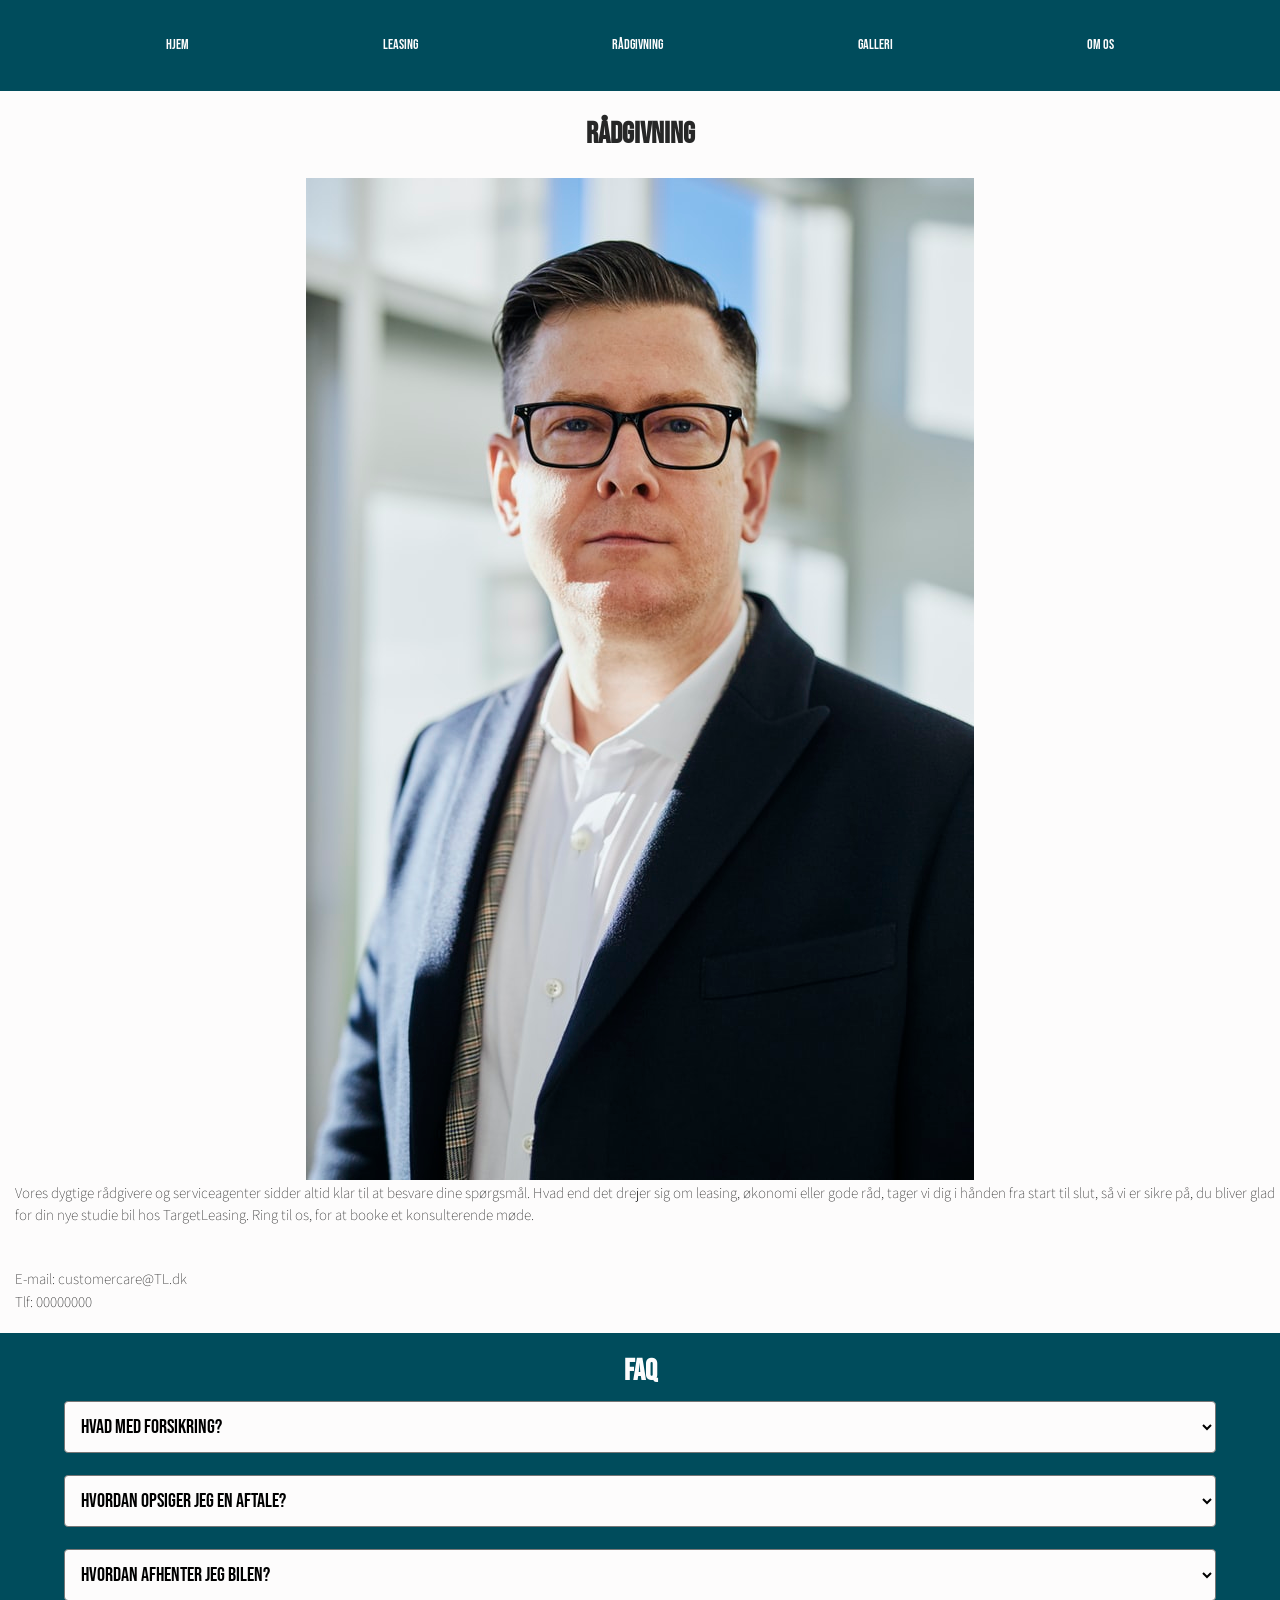
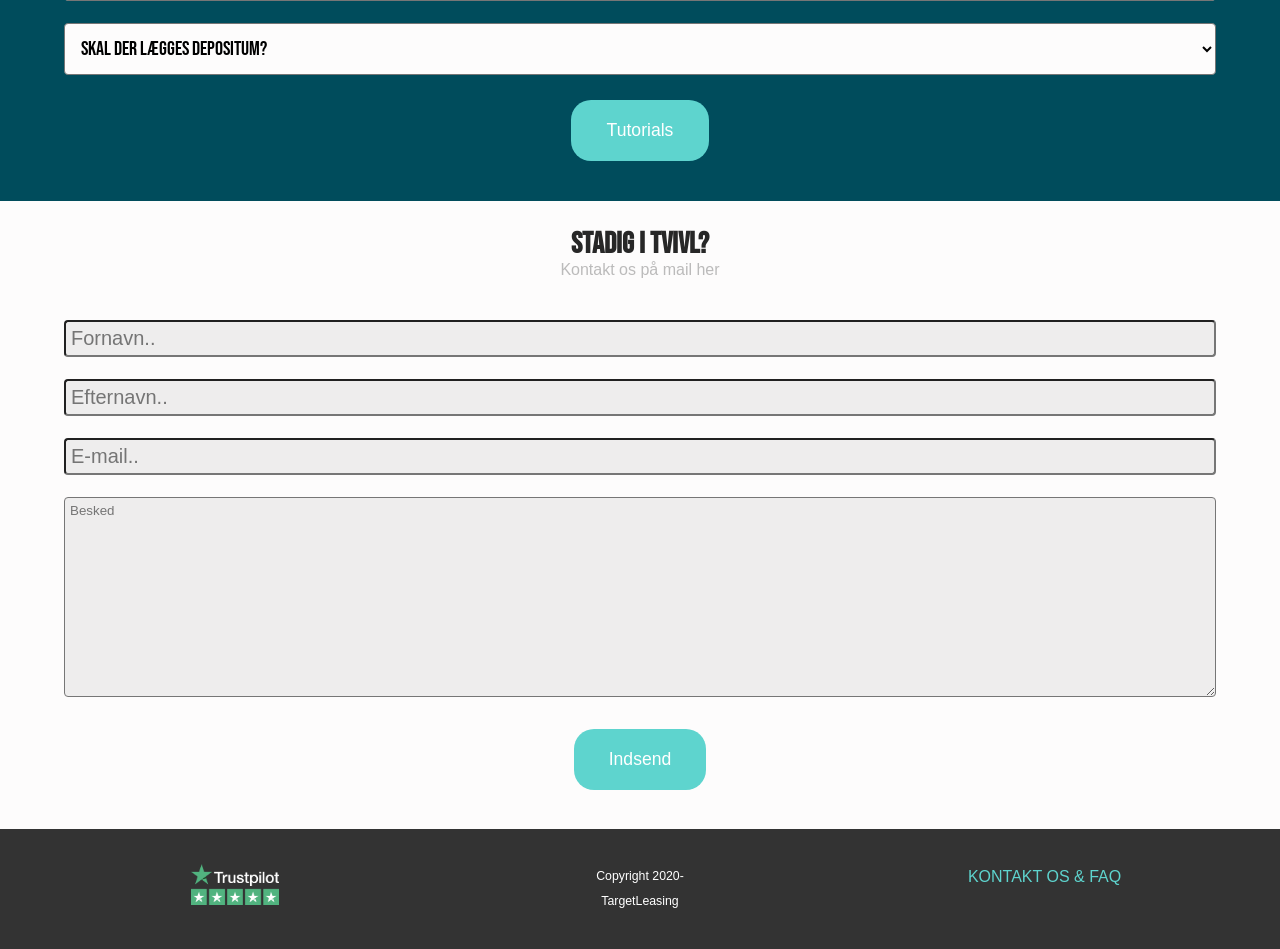
==== contact.html @ 2e109039 "<li><a href links i nav ændret" ====
<!DOCTYPE html>
<html lang="en">
    <head>
        <meta charset="utf-8">
        <meta name="keywords" content="Dans, standarddans, skole, hold, program">
        <meta name="viewport" content="width=device-width, initial-scale=1.0">
        <link rel="stylesheet" href="style.css">
        <title>TargetLeasing</title>
    </head>

    <body id="contactpage">

 <!-- Navigation - nav bar, skulle være dropdown menu-->
            <nav class="main-nav">
                <ul>
                    <li><a href="index.html">Hjem</a></li>
                    <li><a href="lease.html">Leasing</a></li>
                    <li><a href="contact.html">Rådgivning</a></li>
                    <li><a href="galleri.html">Galleri</a></li>
                    <li><a href="omos.html">Om os</a></li>
                </ul>
            </nav>

    <!--SEKTION1 kontakt og rådgivning, billede -->
            <section class="contact">
                <h1>Rådgivning</h1>
                <img class="agentimg" src="images/agent.jpg" alt="customercare">
                <p class="p1">Vores dygtige rådgivere og serviceagenter sidder altid klar til at besvare dine spørgsmål. 
                    Hvad end det drejer sig om leasing, økonomi eller gode råd, tager vi dig i hånden fra start til slut, 
                    så vi er sikre på, du bliver glad for din nye studie bil hos TargetLeasing. Ring til os, for at booke et konsulterende møde. 
                </p><br>
                <p class="p1">E-mail: customercare@TL.dk <br>
                    Tlf: 00000000</p>
            </section>


    <!--SEKTION2 FAQ DROPDOWN - fungerer ikke optimalt-->
            <section class="box">
                <h4>FAQ</h4>
                <div class="FAQ-box">
                            <select id="drop1" name="dropdown">
                              <option value="box1">Hvad med forsikring?</option>
                              <option value="svar">Hos TargetLeasing er forskring og service på din studiebil altid inkluderet i leasingaftalen. 
                                  Du kan derfor køre trygt og sikkert uden bekymringer for uforudsete udgifter og værkstedsregninger!</option>
                            </select>
                            <select id="drop2" name="dropdown">
                                <option value="box1">Hvordan opsiger jeg en aftale?</option>
                                <option value="svar">Bindingsperioden hos TargetLeasing er på 3 måneder.
                                    Herefter kan du opsige din aftale med 1 måneds varsel.
                                    Køretøjet skal afleveres hos en af vores forhandlere, i samme stand som da du modtog bilen. </option>
                              </select>
                              <select id="drop3" name="dropdown">
                                <option value="box1">Hvordan afhenter jeg bilen?</option>
                                <option value="svar">Studiebilerne afhentes hos vores forhandlere som ligger rundt om i landet. 
                                    Det vil ligeledes være her showrooms og prøveture af bilerne vil foregå. 
                                    Aflevering af bilen skal ske hos den forhandler man har leaset bilen hos. </option>
                              </select>
                              <select id="drop4" name="dropdown">
                                <option value="box1">Skal der lægges depositum?</option>
                                <option value="svar">Vi kræver en startydelse (depositum) på 5000 kr ved leasing af vores studiebiler. 
                                    Vi kvitterer med et OK tankkort som giver dig rabat på brændstof de første 3 måneder af leasingperioden. </option>
                              </select>
                </div>
                <div class="btncontainer">
                    <a href="http://jakeup.dk " class="btn">Tutorials</a>
                </div>
            </section>


    <!--KONTAKTFORMULAR-->
            <section id="formular">
                <h2>Stadig i tvivl?</h2>
                    <h6>Kontakt os på mail her</h6>
                    <div class="container">
                        <form action="/action_page.php">
                            <label for="fname"></label>
                            <input type="text" id="fname" name="fornavn" placeholder="Fornavn..">

                            <label for="lname"></label>
                            <input type="text" id="lname" name="efternavn" placeholder="Efternavn..">

                            <label for="lname"></label>
                            <input type="text" id="E-mail" name="mail" placeholder="E-mail..">

                            <label for="subject"></label>
                            <textarea id="subject" name="subject" placeholder="Besked" style="height: 200px;"></textarea>
                        </form>
                    </div>
                    <div class="btncontainer">
                        <a href="#" class="btn">Indsend</a>
                    </div>
                </section>


        <!--FOOTER-->
                <footer id="main-footer" class="grid">
                    <ul id="foot">
                        <li class="trust-foot"><a href="#"><img src="images/trustpilot.png" alt=""></a></li>
                        <li id="copy">  Copyright 2020-<br> TargetLeasing</li>
                        <li id="merde"><a href="#">KONTAKT OS & FAQ</a></li>
                    </ul>
                </footer>
    </body>
</html>
---- style.css ----
@import url('https://fonts.googleapis.com/css2?family=Assistant:wght@200;300;400;500;600;700;800&display=swap');   
@import url('https://fonts.googleapis.com/css2?family=Bebas+Neue&display=swap');  

/* CORE STYLE*/

body{
    margin: 0;
    font-family: 'Assisant', sans-serif;
    background: #004C5C;
    color: #FDFCFC;
    font-size: 1.1em;
    line-height: 1.5em;
    text-align: center;
}

#contactpage {
    background-color: #FDFCFC;
}


.wrapper {
    display: grid;
    grid-gap: 100px;
}

/*Navigation*/
.main-nav{
    background-color: #004C5C;
    padding: 10px 20px ;
    font-family: 'Bebas Neue', sans-serif;;
}

.main-nav ul {
    display: grid;
    grid-gap: 2px;
    padding: 0;
    list-style: none;
    display: flex;
    justify-content: space-around;
    margin-right: 4%;
    margin-left: 4%;
    
}

.main-nav a{
    background: #004C5C;
    display: block;
    text-decoration: none;
    padding: 0.3rem;
    text-align: center;
    color: #FDFCFC;
    text-transform: uppercase;
    font-size: 0.9rem;
    box-shadow: #333333;
    justify-content: space-around;

}

.main-nav a:hover{
    background: #333333;
    color: #FDFCFC;
}

.image{
    display: block;
    width: 100%;
    height: auto;
}
.agent {
    height: 200px;
    z-index: -1;
    float: left;
    margin-left: 10px;
    margin-right: 10px;
    margin-top: -8px;
}

h1, h2, h3{
    margin: 0;
    padding: 1em 0;
    font-family: 'Bebas Neue', sans-serif;
    color: #272727;
    font-size: 30px;
}

h4 {
    text-align: center;
    font-family: 'Bebas Neue', sans-serif;
    color: #FDFCFC;
    font-size: 30px;
    margin-top:-25px;
    margin-bottom: 10px;
}

h6{
    font-family: 'Assisant', sans-serif ;
    font-weight: 100;
    opacity: 30%;
    text-align: center;
    padding: 0;
    margin: 0;
    font-size: 16px;
    padding-bottom: 30px;
    margin-top: -30px;
    color: #272727;
}

p{
    margin: 0;
    padding: 1em 0;
    font-family: 'Assistant', sans-serif;
    color: #272727;
}

.p1{
    font-family: 'Assistant', sans-serif;
    font-weight: 100;
    text-align: start;
    line-height: 1.5em;
    font-size: 15px;
    margin-left: 15px;
    margin-top: -20px;
    padding-bottom: 20px;
    color: #272727;
}

/*btn*/
.btn{
    display: inline-block;
    background: #5ED4CE;
    color: #ffffff;
    text-decoration: none;
    padding: 1em 2em;
    border: 1px solid #666666;
    margin: 0.5em 0;
    border-radius: 20px;
    border: none;
}

.btncontainer {
    text-align: center;
    padding-top: 10px;
    margin-top: -10px;
    margin-bottom: 30px;
}


#råd-btn{
    background: #004C5C;
}

/*SECTION A*/

#section-a{
    min-height: auto;
    color: #FDFCFC;
    text-align: center;
}


#videoBG {
    height: auto;
    width: 100%;
}
#section-a .bg-image{
    position: absolute;
    /*background-image: url("#);*/
    /*background-color: #333333;*/
    background-position: center;
    background-repeat: no-repeat;
    background-size: cover;
    width: 100%;
    height: 300px;
    /* z-index: -1;
    opacity: 0.4;*/
    }

/*Section B*/

#section-b{
 /*   background: #245452;
    color: #FDFCFC;*/
    padding: 2em;
    line-height: 1.2em;
    background: #FDFCFC;
    color: #333333;
}

#section-b .content-wrap{
    padding: 0 1.5em;
}

/*Section C*/
#section-c {
    padding: 2em 1em 2em;
}

#section-c ul{
    list-style: none;
    text-decoration: none;
    margin: 0;
    padding: 0;
}
#section-c ul a{
    list-style: none;
    margin: 0;
    padding: 0;
}

#section-c li{
    margin-bottom: 1em;
    background: #ffffff;
    color: #333333;
}

#section-d {
    background: #FDFCFC;
    color: #333333;
    padding: 2em;
    line-height: 1.2em;
    font-size: 0.9em;
}

/*SECTION BOX - CONTACT*/
.box {
    background-color: #004C5C;
    padding-top: 50px;
    padding-bottom: 1px;
}

input[type=text], select{
    width: 90%;
    padding: 12px;
    padding-right: 5px;
    border-radius: 4px;
    box-sizing: border-box;
    margin-top: 6px;
    margin-bottom: 16px;
    resize: vertical;
    font-family: 'Bebas Neue', sans-serif;
    font-size: 20px;
    background-color:#FDFCFC;
  }

input[type=text], textarea{
    width: 90%;
    padding: 5px;
    padding-right: 5px;
    border-radius: 4px;
    box-sizing: border-box;
    margin-top: 6px;
    margin-bottom: 16px;
    resize: vertical;
    font-family:'Assisant', sans-serif;
    background-color: rgba(211, 211, 211, 0.37);
  }



/* SECTION FORMULAR*/

.formularcontainer {
    border-radius: 8px;
    background-color: #FDFCFC;
    padding: 5px;
}

/*FOOTER*/

#main-footer{
    padding: 2em;
    background: #333333;
    color: #ffffff;
    text-align: center;
}

#main-footer a{
    color: #5ED4CE;
    text-decoration: none;
}

#main-footer ul{
    list-style: none;
    margin: 0;
    padding: 0;
}
#main-footer ul a{
    list-style: none;
    margin: 0;
    padding: 0;
    
}

#main-footer img{
    align-items: center;
    height: auto;
    width: 200px;

}


#foot{
    display: grid;
    grid-gap: 4px;
    padding: 0;
    list-style: none;
    grid-template-columns: 1fr  1fr 1fr ;

    
}

#foot .trust-foot img{
    height: auto;
    width: 5em;
}

#copy{
    font-size: 0.7em;
    line-height: 2em;

}

#merde{
    font-size: 1rem;
    float: right;
}
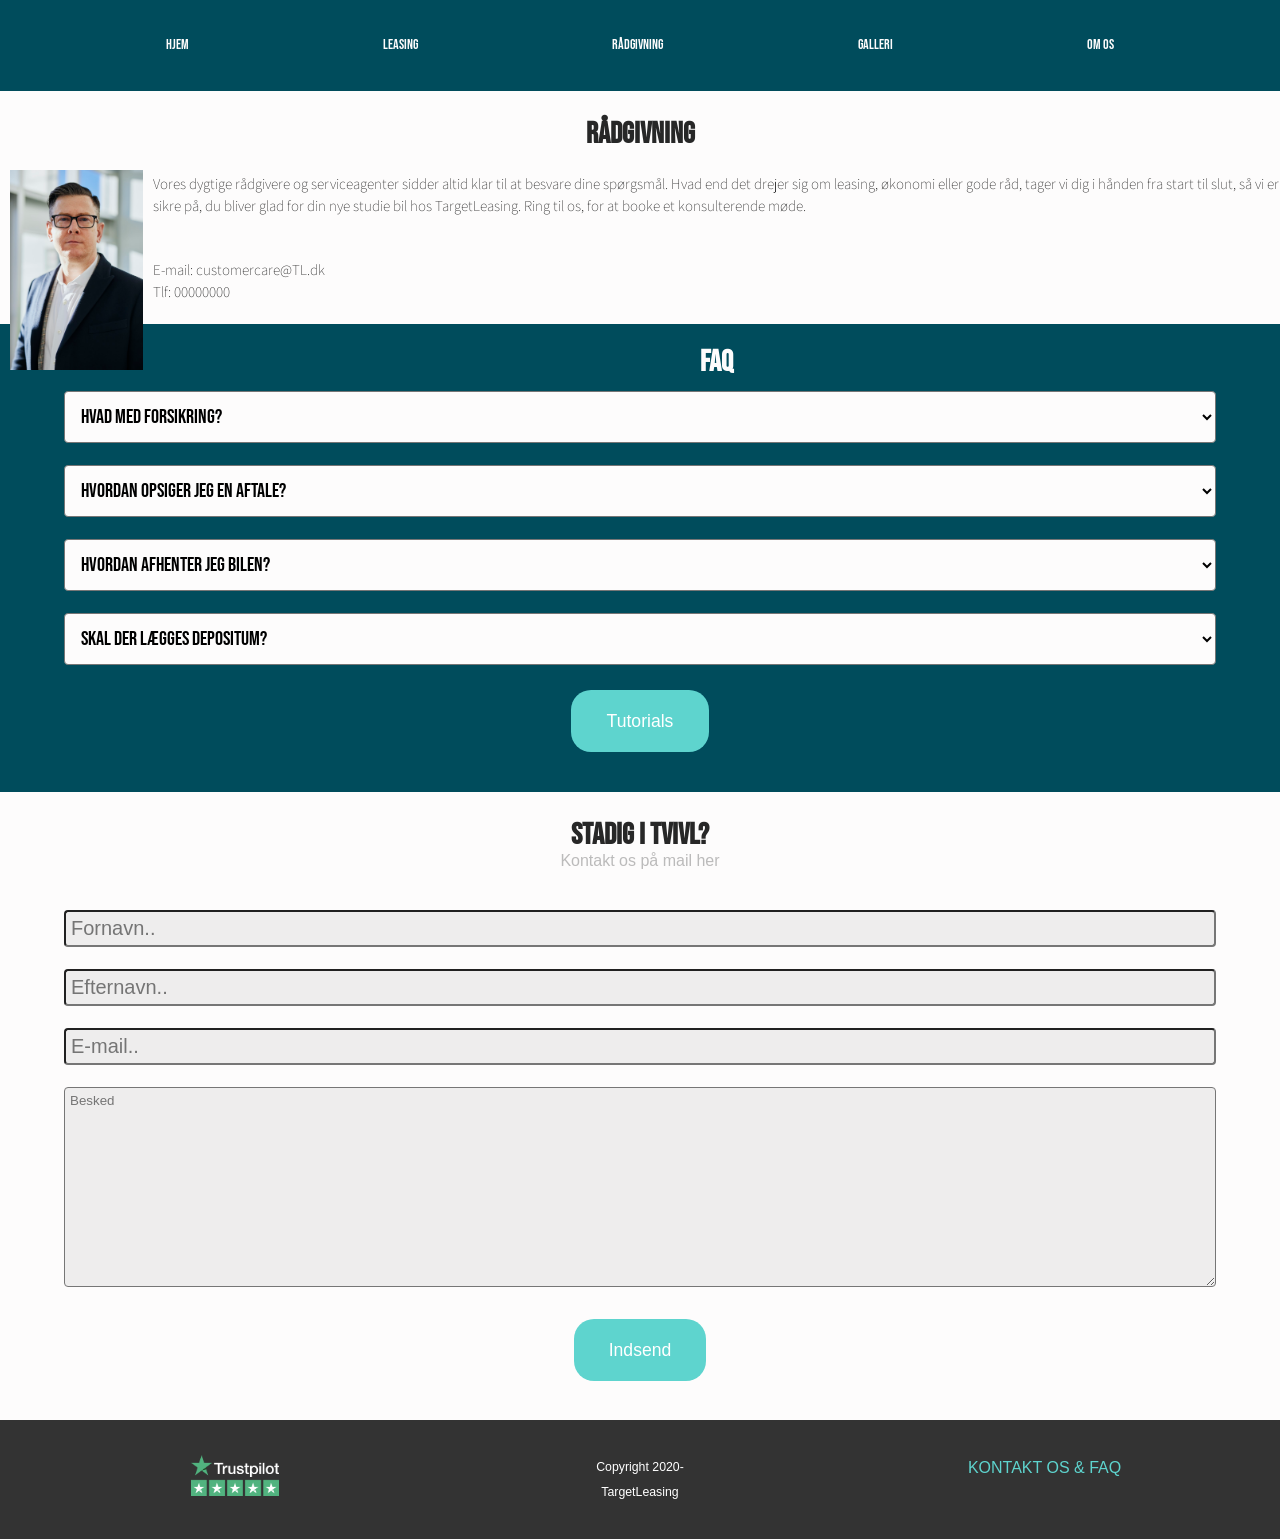
==== commit c113d752: "knap ændret Knap ændret på contact, så den linker til galleri" ====
--- a/contact.html
+++ b/contact.html
@@ -8,7 +8,7 @@
         <title>TargetLeasing</title>
     </head>
 
-    <body id="contactpage">
+    <body id="bodyOne">
 
  <!-- Navigation - nav bar, skulle være dropdown menu-->
             <nav class="main-nav">
@@ -62,7 +62,7 @@
                               </select>
                 </div>
                 <div class="btncontainer">
-                    <a href="http://jakeup.dk " class="btn">Tutorials</a>
+                    <a href="galleri.html" class="btn">Tutorials</a>
                 </div>
             </section>
 
--- a/style.css
+++ b/style.css
@@ -13,7 +13,7 @@
     text-align: center;
 }
 
-#contactpage {
+#bodyOne {
     background-color: #FDFCFC;
 }
 
@@ -39,7 +39,6 @@
     justify-content: space-around;
     margin-right: 4%;
     margin-left: 4%;
-    
 }
 
 .main-nav a{
@@ -53,7 +52,6 @@
     font-size: 0.9rem;
     box-shadow: #333333;
     justify-content: space-around;
-
 }
 
 .main-nav a:hover{
@@ -66,7 +64,7 @@
     width: 100%;
     height: auto;
 }
-.agent {
+.agentimg{
     height: 200px;
     z-index: -1;
     float: left;
@@ -81,6 +79,7 @@
     font-family: 'Bebas Neue', sans-serif;
     color: #272727;
     font-size: 30px;
+    text-align: center;
 }
 
 h4 {
@@ -265,6 +264,158 @@
     padding: 5px;
 }
 
+#leasing{
+    background-color: #FDFCFC;
+}
+
+#millas
+  h1{
+   
+    text-align: center;
+    font-family: 'Bebas Neue', cursive;
+
+}
+p{
+    text-align: center;
+    font-family: 'Assistant', sans-serif;
+    color: #272727;
+
+
+}
+/*det her styrer det første billede*/
+
+.car{
+    display: block;
+    margin-left: auto;
+    margin-right: auto;
+    margin-top: 10px;
+    width: 40%;
+}
+
+/*boxed er til den box bag billedet*/
+.boxed1{
+    margin-top: 20px;
+    border: 1px solid black;
+    height: 250px;
+    background-color: #004c5c;
+}
+/*til min liste (Udvalgt udstyr**/
+.mill{
+    margin-top: 10px;
+    margin-left: 10px;
+    font-family: 'Assistant', sans-serif;
+    color: #272727;
+    text-align: start;
+
+}
+/*h2 overskrift men bare mindre*/
+#millas
+h2{
+    margin-left: 10px;
+    padding: 1em 0;
+    font-family: 'Bebas Neue', sans-serif;
+    color: #272727;
+    font-size: 30px;
+    text-align: start
+
+}
+/* det er her under jeg styrer alt med mine knapper*/
+.container1{
+    text-align: center;
+    margin-top: 25px;
+}
+/* btn 1 er den øverste knap, btn 2 er knappen nede til venstre, det går igen med btn 4,5,6*/
+.btn1{
+border: 1px solid #5ed4ce;
+background: #5ed4ce;
+padding: 10px 30px;
+border-radius: 8px;
+color: white;
+margin-bottom: 10px ;
+margin-right: 10px;
+}
+.container2{
+    text-align: center;
+    margin-bottom: 60px;
+}
+.btn2{
+    border: 1px solid #5ed4ce;
+    background: #5ed4ce;
+    padding: 10px 30px;
+    border-radius: 8px;
+    color: white;
+    position: absolute;
+    left: 70px;
+    width: 100px;
+
+}
+
+.btn3{
+    border: 1px solid #5ed4ce;
+    background: #004c5c;
+    padding: 10px 30px;
+    border-radius: 8px;
+    color: white;
+    position: absolute;
+    right: 70px;
+
+}
+.boxed2{   
+    border: 1px solid black;
+    background-color: #004c5c;
+    height: 214px;
+}
+/*mit andet billede*/
+.png{
+    position: relative;
+    right: 30px;
+    bottom: 60px;
+    width: 106%;
+
+}
+
+.container3{
+    text-align: center;
+    margin-top: 25px;
+}
+.btn4{
+border: 1px solid #5ed4ce;
+background: #5ed4ce;
+padding: 10px 30px;
+border-radius: 8px;
+color: white;
+margin-bottom: 10px ;
+margin-right: 10px;
+
+}
+.container4{
+    text-align: center;
+    margin-bottom: 60px;
+}
+.btn5{
+    border: 1px solid #5ed4ce;
+    background: #5ed4ce;
+    padding: 10px 30px;
+    border-radius: 8px;
+    color: white;
+    position: absolute;
+    left: 70px;
+    width: 100px;
+
+}
+
+.btn6{
+    border: 1px solid #5ed4ce;
+    background: #004c5c;
+    padding: 10px 30px;
+    border-radius: 8px;
+    color: white;
+    position: absolute;
+    right: 70px;
+
+}
+
+
 /*FOOTER*/
 
 #main-footer{
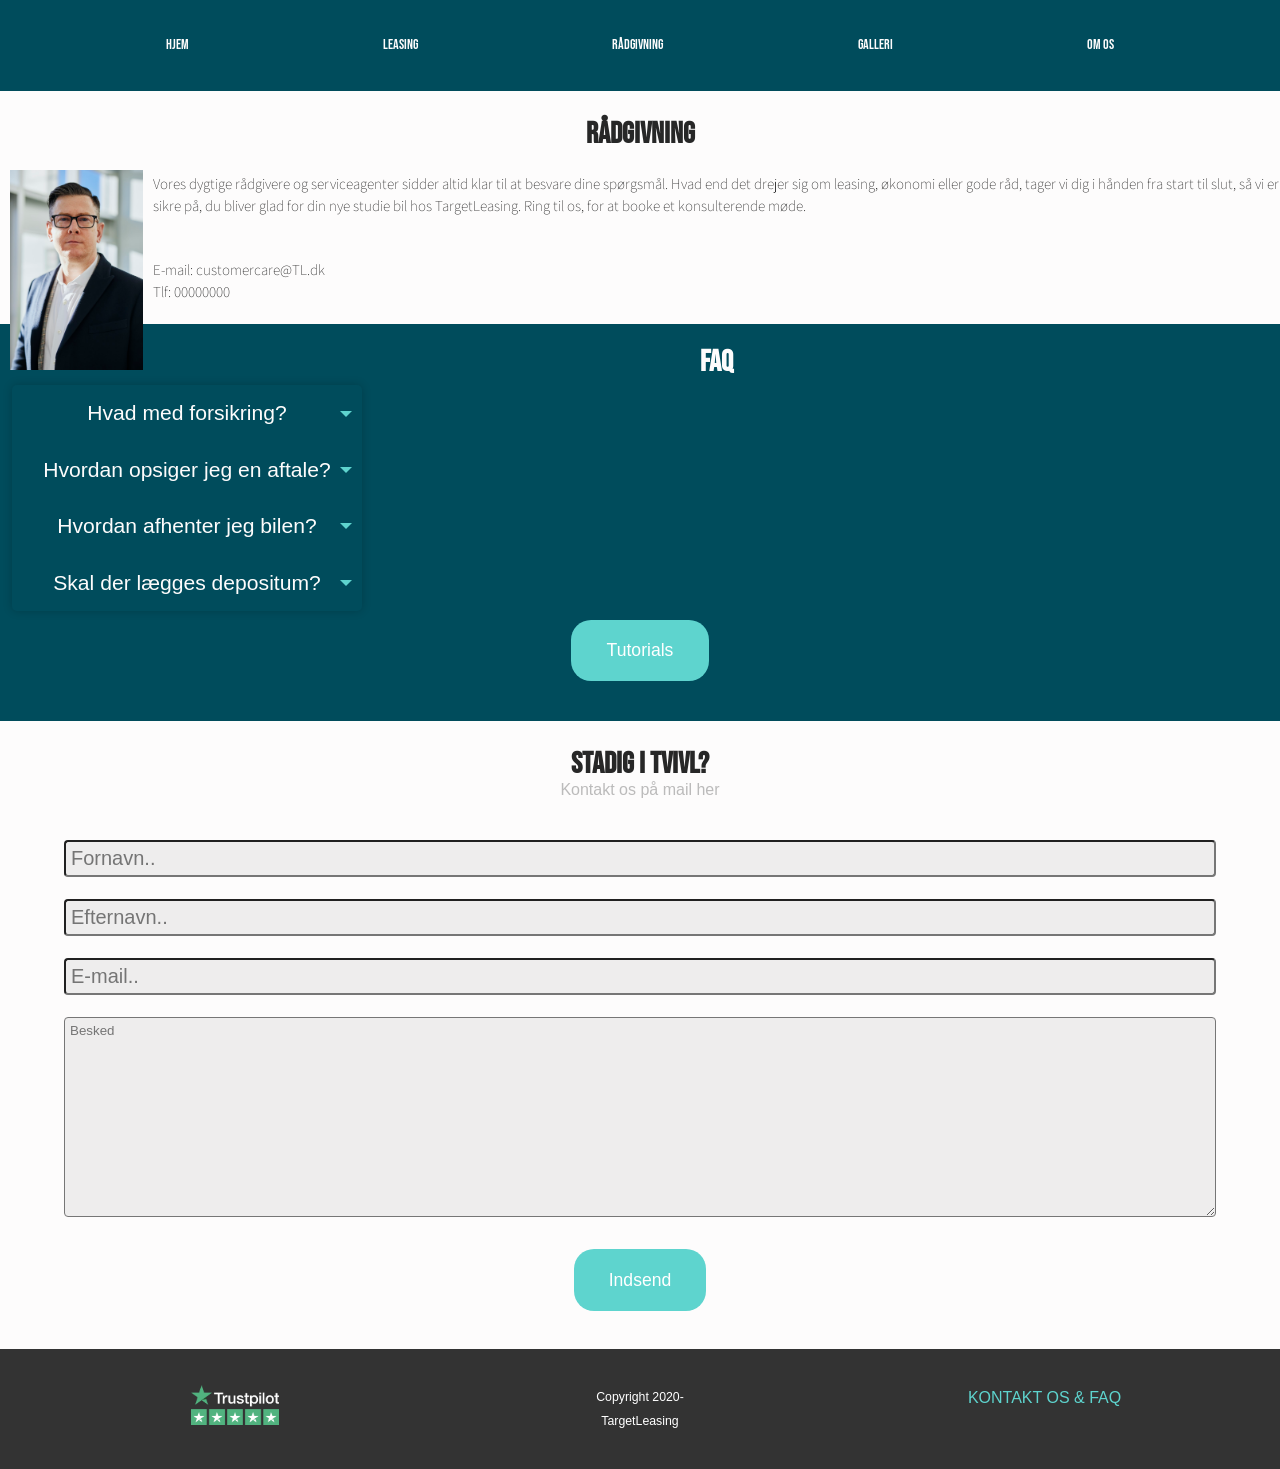
==== commit 700ee81b: "FAQ bokse er lavet Ændrede slecet til accordian, så boksene unfolder rigtigt" ====
--- a/contact.html
+++ b/contact.html
@@ -34,33 +34,54 @@
             </section>
 
 
-    <!--SEKTION2 FAQ DROPDOWN - fungerer ikke optimalt-->
+            <!--SEKTION2 FAQ DROPDOWN-->
             <section class="box">
                 <h4>FAQ</h4>
-                <div class="FAQ-box">
-                            <select id="drop1" name="dropdown">
-                              <option value="box1">Hvad med forsikring?</option>
-                              <option value="svar">Hos TargetLeasing er forskring og service på din studiebil altid inkluderet i leasingaftalen. 
-                                  Du kan derfor køre trygt og sikkert uden bekymringer for uforudsete udgifter og værkstedsregninger!</option>
-                            </select>
-                            <select id="drop2" name="dropdown">
-                                <option value="box1">Hvordan opsiger jeg en aftale?</option>
-                                <option value="svar">Bindingsperioden hos TargetLeasing er på 3 måneder.
-                                    Herefter kan du opsige din aftale med 1 måneds varsel.
-                                    Køretøjet skal afleveres hos en af vores forhandlere, i samme stand som da du modtog bilen. </option>
-                              </select>
-                              <select id="drop3" name="dropdown">
-                                <option value="box1">Hvordan afhenter jeg bilen?</option>
-                                <option value="svar">Studiebilerne afhentes hos vores forhandlere som ligger rundt om i landet. 
-                                    Det vil ligeledes være her showrooms og prøveture af bilerne vil foregå. 
-                                    Aflevering af bilen skal ske hos den forhandler man har leaset bilen hos. </option>
-                              </select>
-                              <select id="drop4" name="dropdown">
-                                <option value="box1">Skal der lægges depositum?</option>
-                                <option value="svar">Vi kræver en startydelse (depositum) på 5000 kr ved leasing af vores studiebiler. 
-                                    Vi kvitterer med et OK tankkort som giver dig rabat på brændstof de første 3 måneder af leasingperioden. </option>
-                              </select>
+                <div class="accordion">
+                    <div>
+                        <input type="checkbox" name="FAQ_accordion" id="Q1" class="accordion__input">
+                        <label for="Q1" class="accordion__label">Hvad med forsikring?</label>
+                        <div class="accordion__content">
+                            <p>Hos TargetLeasing er forskring og service på din studiebil altid inkluderet i leasingaftalen. 
+                                Du kan derfor køre trygt og sikkert uden bekymringer for uforudsete udgifter og værkstedsregninger!</p>
+                        </div>
+                    </div>
+
+                    <div>
+                        <input type="checkbox" name="FAQ_accordion" id="Q2" class="accordion__input">
+                        <label for="Q2" class="accordion__label">Hvordan opsiger jeg en aftale?</label>
+                        <div class="accordion__content">
+                            <p>Bindingsperioden hos TargetLeasing er på 3 måneder.
+                                Herefter kan du opsige din aftale med 1 måneds varsel.
+                                Køretøjet skal afleveres hos en af vores forhandlere, i samme stand som da du modtog bilen.
+                            </p>
+                        </div>
+                    </div>
+
+                    <div>
+                        <input type="checkbox" name="FAQ_accordion" id="Q3" class="accordion__input">
+                        <label for="Q3" class="accordion__label">Hvordan afhenter jeg bilen?</label>
+                        <div class="accordion__content">
+                            <p>Studiebilerne afhentes hos vores forhandlere som ligger rundt om i landet. 
+                                Det vil ligeledes være her showrooms og prøveture af bilerne vil foregå. 
+                                Aflevering af bilen skal ske hos den forhandler man har leaset bilen hos.
+                            </p>
+                        </div>
+                    </div>
+
+                    <div>
+                        <input type="checkbox" name="FAQ_accordion" id="Q4" class="accordion__input">
+                        <label for="Q4" class="accordion__label">Skal der lægges depositum?</label>
+                        <div class="accordion__content">
+                            <p>Vi kræver en startydelse (depositum) på 5000 kr ved leasing af vores studiebiler. 
+                                Vi kvitterer med et OK tankkort som giver dig rabat på brændstof de første 3 måneder af leasingperioden.
+                            </p>
+                        </div>
+                    </div>
+
                 </div>
+
+  
                 <div class="btncontainer">
                     <a href="galleri.html" class="btn">Tutorials</a>
                 </div>
--- a/style.css
+++ b/style.css
@@ -220,13 +220,76 @@
     font-size: 0.9em;
 }
 
-/*SECTION BOX - CONTACT*/
+/*FAQ - sektion*/
 .box {
     background-color: #004C5C;
     padding-top: 50px;
     padding-bottom: 1px;
 }
 
+/* Bokse der folder sig ud ved klik*/ 
+.accordion {
+    max-width: 350px;
+    margin-left: 12px;
+    box-shadow: 0 0 10px rgba(0, 0, 0, 0.2);
+    border-radius: 5px;
+    overflow: hidden;
+    font-family: var(--navfont);
+    background-color: var(--body);
+    color: var(--textcolor);
+    font-size: 1.2em;
+}
+
+.accordion__label,
+.accordion__content {
+    padding: 15px 10px;
+}
+
+.accordion__label {
+    display: block;
+    color: var(--textcolor);
+    cursor: pointer;
+    position: relative;
+    transition: background 0.1s;
+}
+
+/*Child element til label*/
+
+.accordion__label::after {
+    content:"";
+    position: absolute;
+    top: 50%;
+    right: 10px;
+    transform: translateY(-50%);
+    width: 12px;
+    height: 6px;
+    background-image: url('data:image/svg+xml;utf8,<svg width="100" height="50" xmlns="http://www.w3.org/2000/svg"><polygon points="0,0 100,0 50,50" style="fill:%235ED4CE;" /></svg>');
+    background-size: contain;
+    transition: transform 0.4s;
+}
+
+.accordion__content {
+    background:#ececec;
+    line-height: 1.6;
+    font-size: 14px;
+    display: none;
+    padding-top: 30px;
+    padding-bottom: 5px;
+}
+
+.accordion__input {
+    display: none;
+}
+
+
+/*Indhold åbnes når der trykkes på boxen*/
+.accordion__input:checked ~ .accordion__content {
+    display: block;
+
+}
+
+
+/*SECTION BOX - CONTACT*/
 input[type=text], select{
     width: 90%;
     padding: 12px;
@@ -476,3 +539,55 @@
     float: right;
 }
 
+
+
+
+    #galleribilleder div.gallery {
+        border: 1px solid #ccc;
+      }
+      
+    #galleribilleder div.gallery:hover {
+        border: 1px solid #777;
+      }
+      
+    #galleribilleder div.gallery img {
+        width: 100%;
+        height: auto;
+      }
+      
+    #galleribilleder div.desc {
+        padding: 15px;
+        text-align: center;
+      }
+      
+      * {
+        box-sizing: border-box;
+      }
+      
+      #galleribilleder.responsive {
+        padding: 0 6px;
+        float: left;
+        width: 24.99999%;
+      }
+      
+      @media only screen and (max-width: 700px) {
+        #galleribilleder .responsive {
+          width: 49.99999%;
+          margin: 6px 0;
+        }
+      }
+      
+      @media only screen and (max-width: 500px) {
+        #galleribilleder .responsive {
+          width: 100%;
+        }
+      }
+      
+      .clearfix:after {
+        content: "";
+        display: table;
+        clear: both;
+      }
+    
+    
+
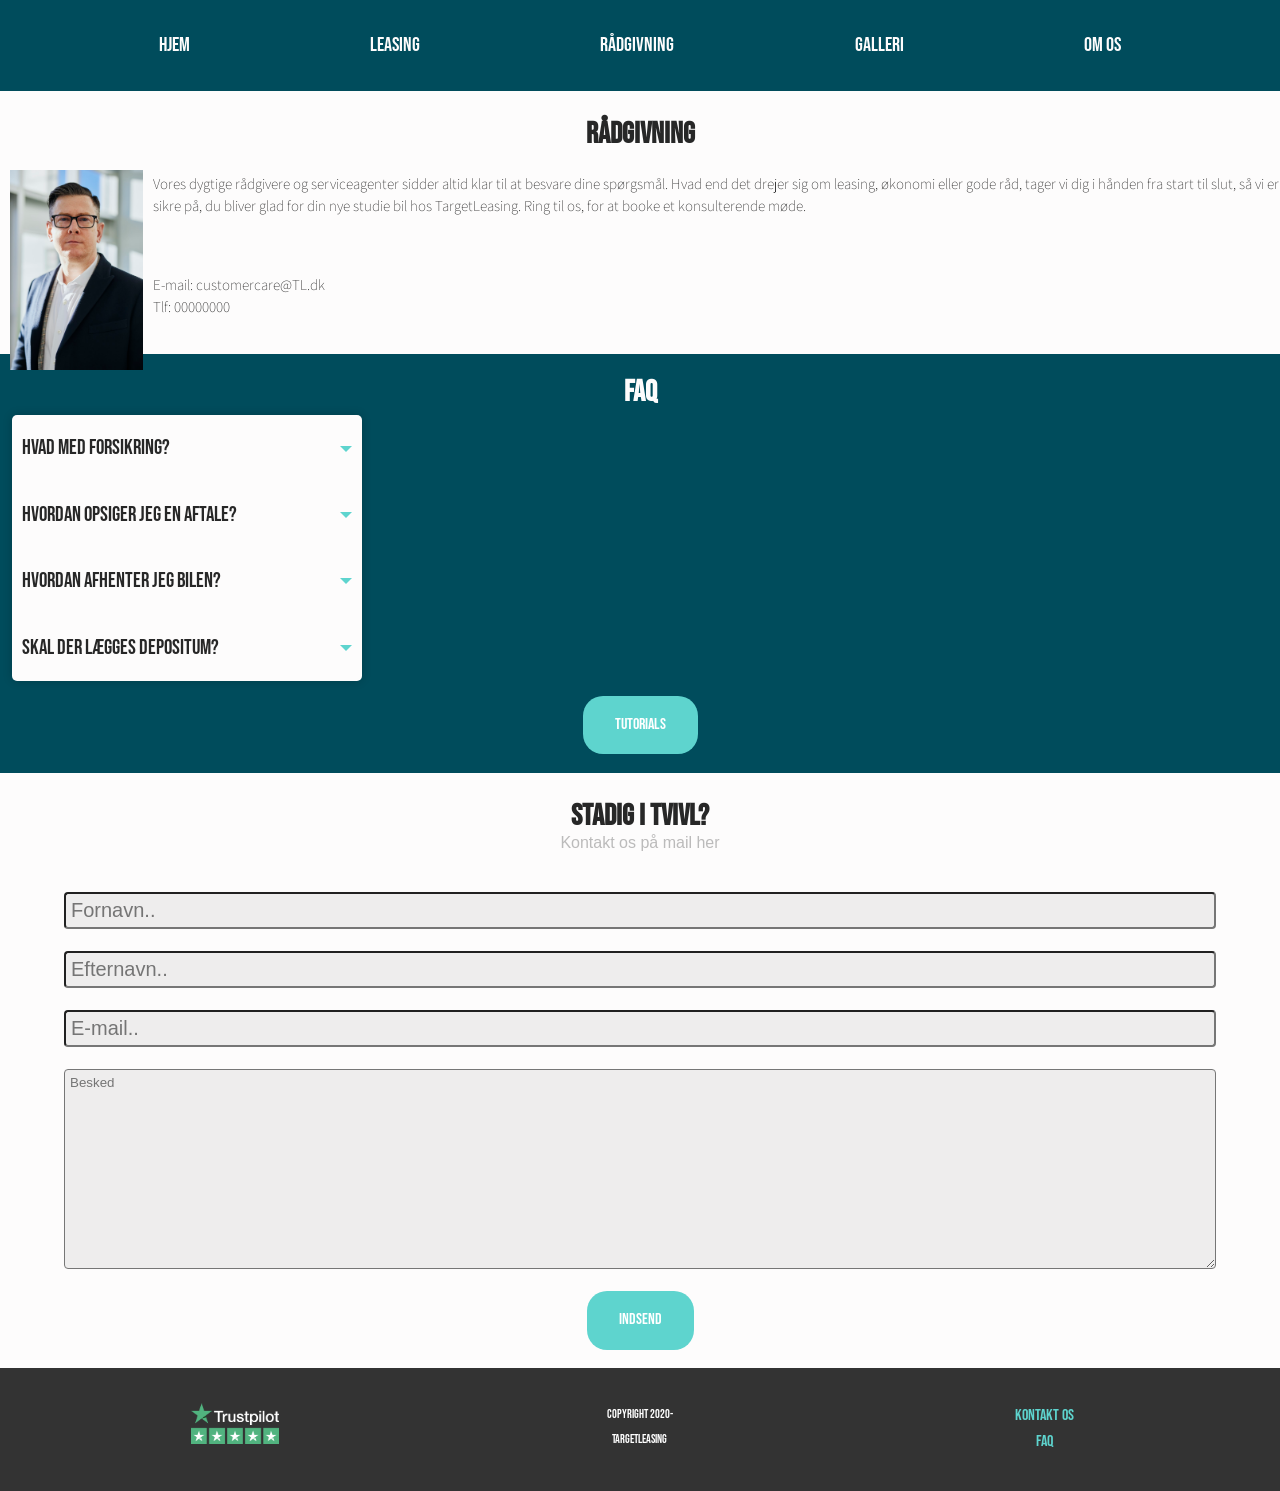
==== commit b3ab88fd: "p og fotter ændret - mere symmetri" ====
--- a/contact.html
+++ b/contact.html
@@ -118,7 +118,7 @@
                     <ul id="foot">
                         <li class="trust-foot"><a href="#"><img src="images/trustpilot.png" alt=""></a></li>
                         <li id="copy">  Copyright 2020-<br> TargetLeasing</li>
-                        <li id="merde"><a href="#">KONTAKT OS & FAQ</a></li>
+                        <li id="merde"><a href="#">KONTAKT OS <br> FAQ</a></li>
                     </ul>
                 </footer>
     </body>
--- a/style.css
+++ b/style.css
@@ -49,7 +49,7 @@
     text-align: center;
     color: #FDFCFC;
     text-transform: uppercase;
-    font-size: 0.9rem;
+    font-size: 20px;
     box-shadow: #333333;
     justify-content: space-around;
 }
@@ -105,10 +105,13 @@
 }
 
 p{
-    margin: 0;
     padding: 1em 0;
     font-family: 'Assistant', sans-serif;
-    color: #272727;
+    font-weight: 100;
+    color: #272727;
+    text-align: start;
+    line-height: 1.5em;
+    font-size: 16px;
 }
 
 .p1{
@@ -134,13 +137,16 @@
     margin: 0.5em 0;
     border-radius: 20px;
     border: none;
+    margin-top: 15px;
+    font-family: 'Bebas Neue', sans-serif;
+    font-size: 16px;
 }
 
 .btncontainer {
     text-align: center;
     padding-top: 10px;
     margin-top: -10px;
-    margin-bottom: 30px;
+    margin-bottom: 10px;
 }
 
 
@@ -191,14 +197,22 @@
 
 /*Section C*/
 #section-c {
-    padding: 2em 1em 2em;
+    padding: 1.5em 2em 2em;
+}
+
+#section-c .content-title{
+    color: #ececec;
+    padding-top: 0.5em;
+    padding-bottom: 2em;
 }
 
 #section-c ul{
+
     list-style: none;
     text-decoration: none;
     margin: 0;
     padding: 0;
+    
 }
 #section-c ul a{
     list-style: none;
@@ -211,6 +225,8 @@
     background: #ffffff;
     color: #333333;
 }
+
+/*Section D*/
 
 #section-d {
     background: #FDFCFC;
@@ -218,6 +234,42 @@
     padding: 2em;
     line-height: 1.2em;
     font-size: 0.9em;
+}
+
+.btn-tilmeld{
+
+        display: inline-block;
+        background: #5ED4CE;
+        color: #ffffff;
+        text-decoration: none;
+        padding: 1em 2em;
+        border: 1px solid #666666;
+        margin: 0em 0;
+        margin-top: 0em;
+        border-radius: 20px;
+        border: none;
+        margin-top: 0px;
+        font-family: 'Bebas Neue', sans-serif;
+        font-size: 16px;
+    
+}
+
+#knap-social{
+    display: flex;
+    text-align: center;
+    justify-items: center;
+}
+
+.center {
+    margin: auto;
+    width: 35%;
+    padding: 10px;
+  }
+
+.image-1{
+    width: auto;
+    height: 3em;
+    padding-left: 10px;
 }
 
 /*FAQ - sektion*/
@@ -234,20 +286,21 @@
     box-shadow: 0 0 10px rgba(0, 0, 0, 0.2);
     border-radius: 5px;
     overflow: hidden;
-    font-family: var(--navfont);
-    background-color: var(--body);
-    color: var(--textcolor);
+    font-family: 'Bebas Neue', sans-serif;
+    background-color: #FDFCFC;
+    color: #272727;
     font-size: 1.2em;
+    text-align: start;
 }
 
 .accordion__label,
 .accordion__content {
-    padding: 15px 10px;
+    padding: 20px 10px;
 }
 
 .accordion__label {
     display: block;
-    color: var(--textcolor);
+    color: #272727;
     cursor: pointer;
     position: relative;
     transition: background 0.1s;
@@ -271,9 +324,8 @@
 .accordion__content {
     background:#ececec;
     line-height: 1.6;
-    font-size: 14px;
+    font-size: 16px;
     display: none;
-    padding-top: 30px;
     padding-bottom: 5px;
 }
 
@@ -311,7 +363,6 @@
     border-radius: 4px;
     box-sizing: border-box;
     margin-top: 6px;
-    margin-bottom: 16px;
     resize: vertical;
     font-family:'Assisant', sans-serif;
     background-color: rgba(211, 211, 211, 0.37);
@@ -336,13 +387,7 @@
    
     text-align: center;
     font-family: 'Bebas Neue', cursive;
-
-}
-p{
-    text-align: center;
-    font-family: 'Assistant', sans-serif;
-    color: #272727;
-
+}
 
 }
 /*det her styrer det første billede*/
@@ -486,6 +531,7 @@
     background: #333333;
     color: #ffffff;
     text-align: center;
+    font-family: 'bebas neue', sans-serif;
 }
 
 #main-footer a{
@@ -570,6 +616,36 @@
         width: 24.99999%;
       }
       
+
+      @media(min-width: 700px){
+
+        #section-b .content-text p{
+            padding-top: 0;
+        }
+    
+        #section-c ul{
+            display: flex;
+            justify-content: space-around;
+        }
+    
+        #section-c li{
+            width: 47%;
+        }
+        .center {
+            margin: auto;
+            width: 15%;
+            padding: 10px;
+          }
+    }
+
+    @media(min-width: 1000px){
+        .center {
+            margin: auto;
+            width: 10%;
+            padding: 10px;
+          }
+        }
+
       @media only screen and (max-width: 700px) {
         #galleribilleder .responsive {
           width: 49.99999%;
@@ -589,5 +665,6 @@
         clear: both;
       }
     
-    
-
+
+    
+
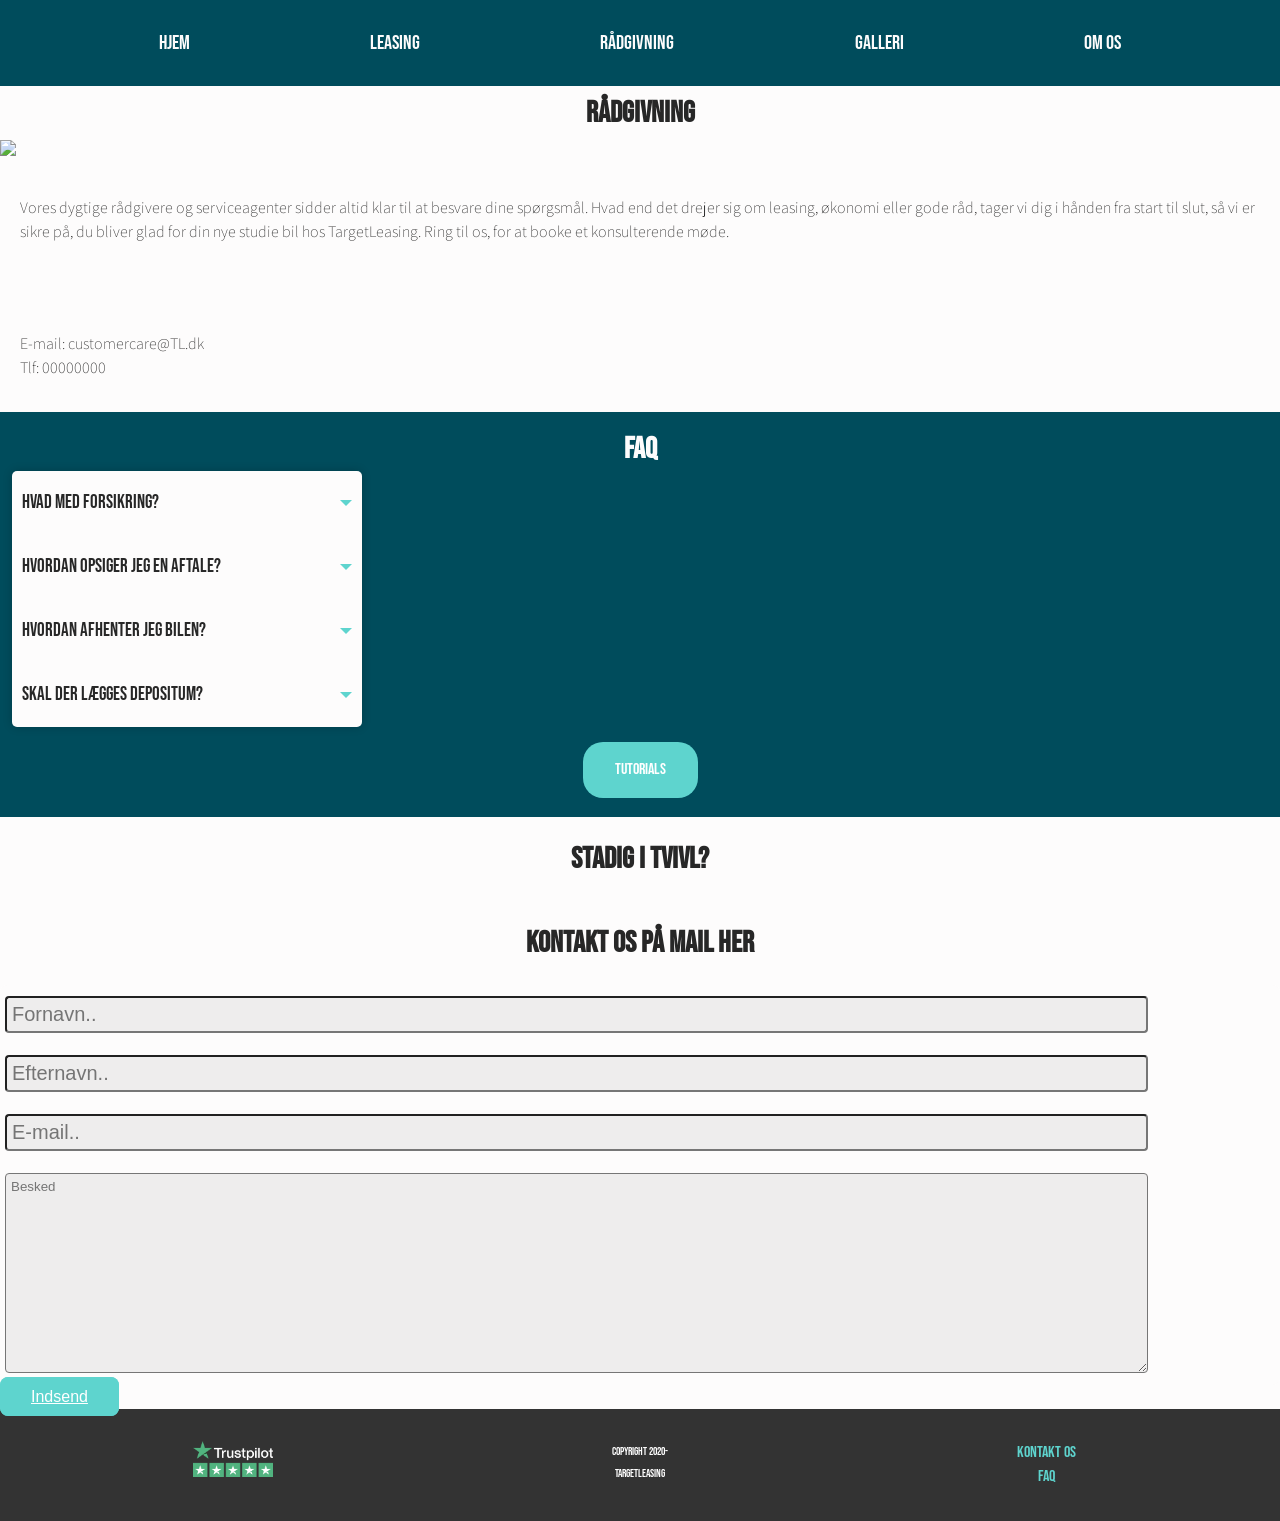
==== commit 2b33ec53: "Contact sidebar tilføjet" ====
--- a/contact.html
+++ b/contact.html
@@ -21,20 +21,60 @@
                 </ul>
             </nav>
 
+
+            <div class="wrapper-One">
+                <aside class="sidebar">
+                    <h4>Oversigt</h4>
+                    <ul>
+                        <li><a href="#"></a>Hjem</li>
+                        <p class="ps">- Koncept <br>
+                            - Targetcars <br>
+                            - Sociale medier</p>
+
+                        <li><a href="#"></a>Leasing</li>
+                        <p class="ps">- Targetcar C1 <br>
+                            - Targetcar C3 <br>
+                            - Book prøvetur <br>
+                            - Priser</p>
+
+
+                        <li><a href="#"></a>Rådgivning</li>
+                        <p class="ps">- Rådgivning <br>
+                            - FAQ <br>
+                            - Kontaktformular</p>
+
+
+                        <li><a href="#"></a>Galleri</li>
+                        <p class="ps">- Billedgalleri <br>
+                            - Videotutorials <br></p>
+
+
+                        <li><a href="#"></a>Om os</li>
+                        <p class="ps">- Hvem vi er <br>
+                            - Samarbejde <br>
+                            - Find forhanlder</p>
+
+
+                        <li><a href="#"></a>Nyhedsbrev</li>
+                    </ul>
+                </aside>
+
+
     <!--SEKTION1 kontakt og rådgivning, billede -->
+    <div class="inner-wrapper">
             <section class="contact">
                 <h1>Rådgivning</h1>
-                <img class="agentimg" src="images/agent.jpg" alt="customercare">
-                <p class="p1">Vores dygtige rådgivere og serviceagenter sidder altid klar til at besvare dine spørgsmål. 
+                <img class="agent" src="agent.jpg" alt="customercare">
+                <p>Vores dygtige rådgivere og serviceagenter sidder altid klar til at besvare dine spørgsmål. 
                     Hvad end det drejer sig om leasing, økonomi eller gode råd, tager vi dig i hånden fra start til slut, 
                     så vi er sikre på, du bliver glad for din nye studie bil hos TargetLeasing. Ring til os, for at booke et konsulterende møde. 
                 </p><br>
-                <p class="p1">E-mail: customercare@TL.dk <br>
+                <p>E-mail: customercare@TL.dk <br>
                     Tlf: 00000000</p>
             </section>
 
 
-            <!--SEKTION2 FAQ DROPDOWN-->
+    <!--SEKTION2 FAQ DROPDOWN-->
             <section class="box">
                 <h4>FAQ</h4>
                 <div class="accordion">
@@ -81,18 +121,21 @@
 
                 </div>
 
-  
-                <div class="btncontainer">
-                    <a href="galleri.html" class="btn">Tutorials</a>
-                </div>
+
+
+ <div class="btncontainer">
+    <a href="http://jakeup.dk " class="btn">Tutorials</a>
+</div>
+
+              
             </section>
 
 
     <!--KONTAKTFORMULAR-->
             <section id="formular">
                 <h2>Stadig i tvivl?</h2>
-                    <h6>Kontakt os på mail her</h6>
-                    <div class="container">
+                    <h3>Kontakt os på mail her</h3>
+                    <div class="formularcontainer">
                         <form action="/action_page.php">
                             <label for="fname"></label>
                             <input type="text" id="fname" name="fornavn" placeholder="Fornavn..">
@@ -107,11 +150,13 @@
                             <textarea id="subject" name="subject" placeholder="Besked" style="height: 200px;"></textarea>
                         </form>
                     </div>
-                    <div class="btncontainer">
-                        <a href="#" class="btn">Indsend</a>
+                    <div class="btncontainer2">
+                        <a href="#" class="btn1">Indsend</a>
                     </div>
+                  
                 </section>
-
+            </div>
+        </div>
 
         <!--FOOTER-->
                 <footer id="main-footer" class="grid">
--- a/style.css
+++ b/style.css
@@ -8,9 +8,9 @@
     font-family: 'Assisant', sans-serif;
     background: #004C5C;
     color: #FDFCFC;
-    font-size: 1.1em;
+    font-size: 16px;
     line-height: 1.5em;
-    text-align: center;
+    text-align: start;
 }
 
 #bodyOne {
@@ -21,6 +21,10 @@
 .wrapper {
     display: grid;
     grid-gap: 100px;
+}
+
+.sidebar {
+    display: none;
 }
 
 /*Navigation*/
@@ -73,7 +77,16 @@
     margin-top: -8px;
 }
 
-h1, h2, h3{
+h1 {
+    margin: 0;
+    padding: 0.5em;
+    font-family: 'Bebas Neue', sans-serif;
+    color: #272727;
+    font-size: 30px;
+    text-align: center;
+}
+
+h2, h3{
     margin: 0;
     padding: 1em 0;
     font-family: 'Bebas Neue', sans-serif;
@@ -91,6 +104,15 @@
     margin-bottom: 10px;
 }
 
+h5 {
+    margin: 0;
+    padding: 0.5em;
+    font-family: 'Bebas Neue', sans-serif;
+    color: #272727;
+    font-size: 30px;
+    text-align: center;
+}
+
 h6{
     font-family: 'Assisant', sans-serif ;
     font-weight: 100;
@@ -104,7 +126,7 @@
     color: #272727;
 }
 
-p{
+.p54{
     padding: 1em 0;
     font-family: 'Assistant', sans-serif;
     font-weight: 100;
@@ -112,6 +134,19 @@
     text-align: start;
     line-height: 1.5em;
     font-size: 16px;
+    margin: 0;
+}
+
+p {
+    padding: 1em 0;
+    font-family: 'Assistant', sans-serif;
+    font-weight: 100;
+    color: #272727;
+    text-align: start;
+    line-height: 1.5em;
+    font-size: 16px;
+    margin-left: 20px;
+    margin-right: 20px;
 }
 
 .p1{
@@ -121,8 +156,22 @@
     line-height: 1.5em;
     font-size: 15px;
     margin-left: 15px;
+    margin-right: 10px;
     margin-top: -20px;
     padding-bottom: 20px;
+    color: #272727;
+}
+
+.p2{
+    font-family: 'Assistant', sans-serif;
+    font-weight: 100;
+    text-align: start;
+    line-height: 1.5em;
+    font-size: 15px;
+    margin-left: 20px;
+    margin-right: 20px;
+    padding-bottom: 20px;
+    font-size: 15px;
     color: #272727;
 }
 
@@ -251,7 +300,6 @@
         margin-top: 0px;
         font-family: 'Bebas Neue', sans-serif;
         font-size: 16px;
-    
 }
 
 #knap-social{
@@ -333,13 +381,11 @@
     display: none;
 }
 
-
 /*Indhold åbnes når der trykkes på boxen*/
 .accordion__input:checked ~ .accordion__content {
     display: block;
 
 }
-
 
 /*SECTION BOX - CONTACT*/
 input[type=text], select{
@@ -368,8 +414,6 @@
     background-color: rgba(211, 211, 211, 0.37);
   }
 
-
-
 /* SECTION FORMULAR*/
 
 .formularcontainer {
@@ -389,7 +433,7 @@
     font-family: 'Bebas Neue', cursive;
 }
 
-}
+
 /*det her styrer det første billede*/
 
 .car{
@@ -455,7 +499,6 @@
     position: absolute;
     left: 70px;
     width: 100px;
-
 }
 
 .btn3{
@@ -466,7 +509,6 @@
     color: white;
     position: absolute;
     right: 70px;
-
 }
 .boxed2{   
     border: 1px solid black;
@@ -479,7 +521,6 @@
     right: 30px;
     bottom: 60px;
     width: 106%;
-
 }
 
 .container3{
@@ -564,9 +605,7 @@
     grid-gap: 4px;
     padding: 0;
     list-style: none;
-    grid-template-columns: 1fr  1fr 1fr ;
-
-    
+    grid-template-columns: 1fr  1fr 1fr ; 
 }
 
 #foot .trust-foot img{
@@ -584,9 +623,6 @@
     font-size: 1rem;
     float: right;
 }
-
-
-
 
     #galleribilleder div.gallery {
         border: 1px solid #ccc;
@@ -658,6 +694,7 @@
           width: 100%;
         }
       }
+
       
       .clearfix:after {
         content: "";
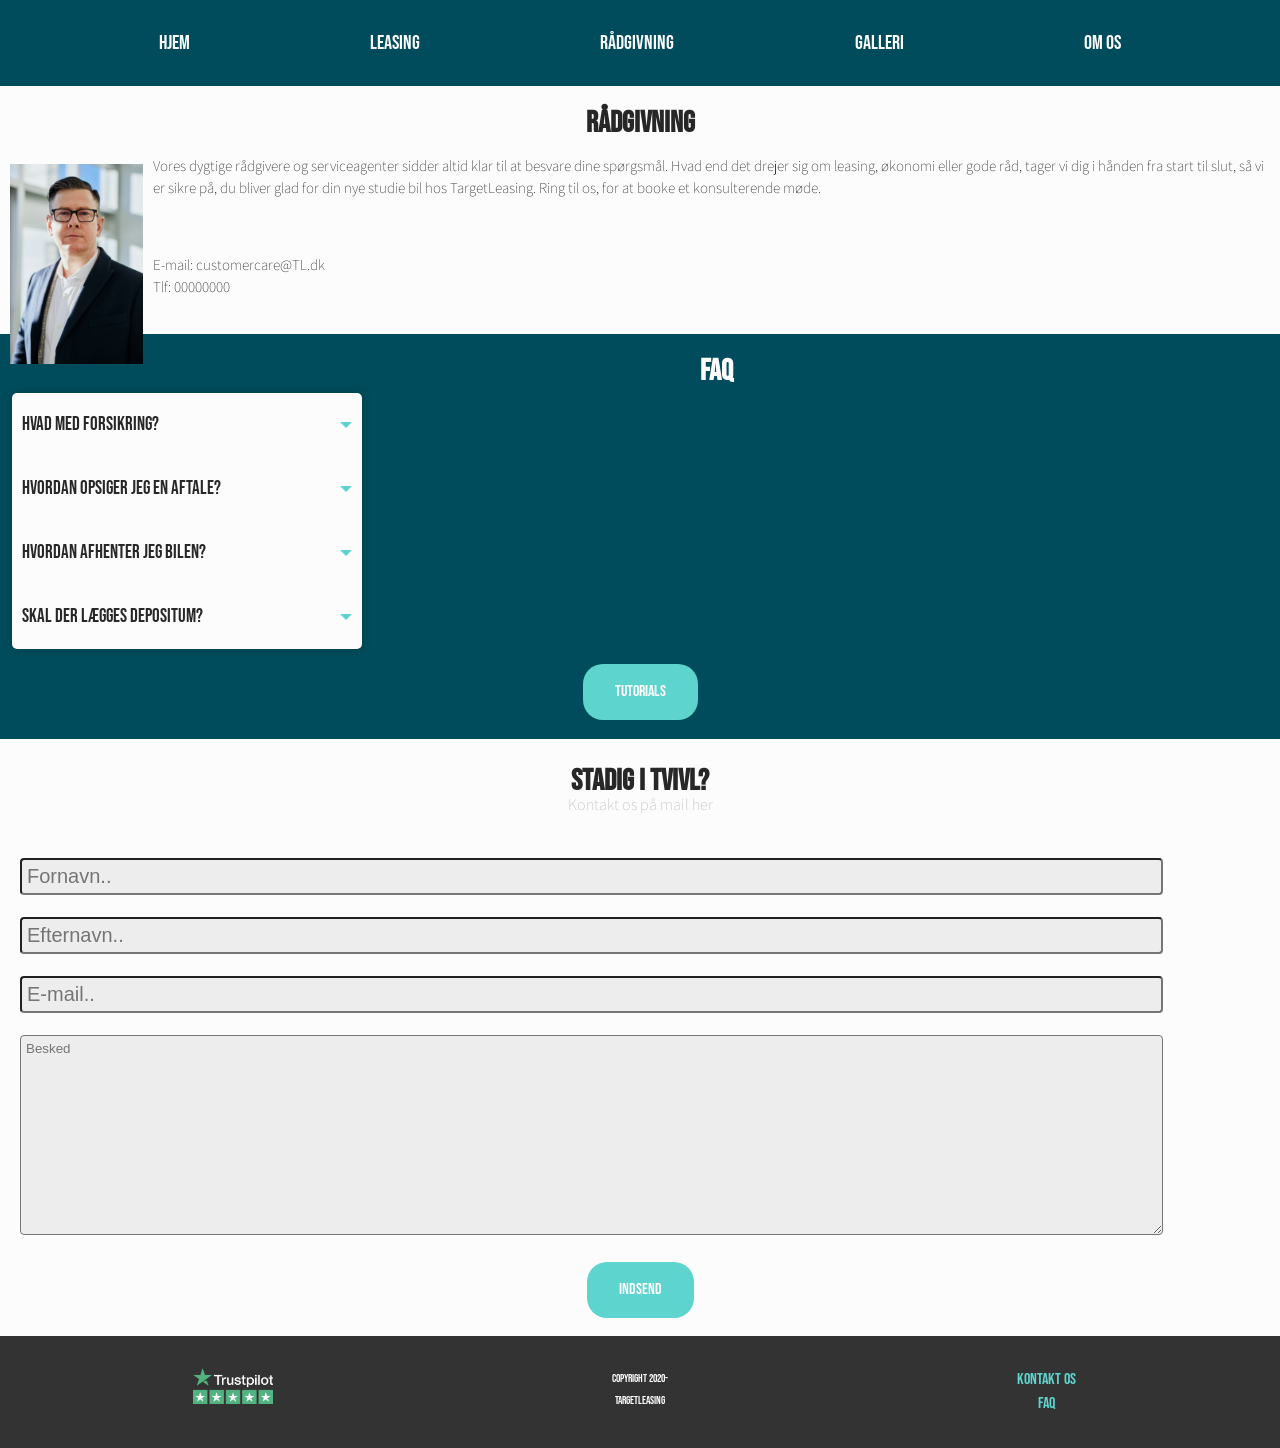
==== commit 95708ca3: "Contact side ændret Mobil Færdig" ====
--- a/contact.html
+++ b/contact.html
@@ -64,12 +64,12 @@
     <div class="inner-wrapper">
             <section class="contact">
                 <h1>Rådgivning</h1>
-                <img class="agent" src="agent.jpg" alt="customercare">
-                <p>Vores dygtige rådgivere og serviceagenter sidder altid klar til at besvare dine spørgsmål. 
+                <img class="agentimg" src="images/agent.jpg" alt="customercare">
+                <p class="p1">Vores dygtige rådgivere og serviceagenter sidder altid klar til at besvare dine spørgsmål. 
                     Hvad end det drejer sig om leasing, økonomi eller gode råd, tager vi dig i hånden fra start til slut, 
                     så vi er sikre på, du bliver glad for din nye studie bil hos TargetLeasing. Ring til os, for at booke et konsulterende møde. 
                 </p><br>
-                <p>E-mail: customercare@TL.dk <br>
+                <p class="p1">E-mail: customercare@TL.dk <br>
                     Tlf: 00000000</p>
             </section>
 
@@ -122,13 +122,10 @@
                 </div>
 
 
-
- <div class="btncontainer">
-    <a href="http://jakeup.dk " class="btn">Tutorials</a>
-</div>
-
-              
-            </section>
+                <div class="btncontainer">
+                    <a href="galleri.html" class="btn">Tutorials</a>
+                </div>    
+        </section>
 
 
     <!--KONTAKTFORMULAR-->
@@ -150,13 +147,14 @@
                             <textarea id="subject" name="subject" placeholder="Besked" style="height: 200px;"></textarea>
                         </form>
                     </div>
-                    <div class="btncontainer2">
-                        <a href="#" class="btn1">Indsend</a>
+                    <div class="btncontainer">
+                        <a href="#" class="btn">Indsend</a>
                     </div>
                   
                 </section>
             </div>
         </div>
+
 
         <!--FOOTER-->
                 <footer id="main-footer" class="grid">
--- a/style.css
+++ b/style.css
@@ -74,11 +74,11 @@
     float: left;
     margin-left: 10px;
     margin-right: 10px;
-    margin-top: -8px;
+    margin-top: 4px;
 }
 
 h1 {
-    margin: 0;
+    margin: 10px;
     padding: 0.5em;
     font-family: 'Bebas Neue', sans-serif;
     color: #272727;
@@ -86,7 +86,7 @@
     text-align: center;
 }
 
-h2, h3{
+h2 {
     margin: 0;
     padding: 1em 0;
     font-family: 'Bebas Neue', sans-serif;
@@ -94,6 +94,20 @@
     font-size: 30px;
     text-align: center;
 }
+
+h3{
+    font-family: 'Assistant', sans-serif;
+    font-weight: 100;
+    opacity: 30%;
+    text-align: center;
+    padding: 0;
+    margin: 0;
+    font-size: 16px;
+    padding-bottom: 30px;
+    margin-top: -30px;
+    color: #272727;
+}
+
 
 h4 {
     text-align: center;
@@ -396,6 +410,7 @@
     box-sizing: border-box;
     margin-top: 6px;
     margin-bottom: 16px;
+    margin-left: 15px;
     resize: vertical;
     font-family: 'Bebas Neue', sans-serif;
     font-size: 20px;
@@ -409,6 +424,7 @@
     border-radius: 4px;
     box-sizing: border-box;
     margin-top: 6px;
+    margin-left: 15px;
     resize: vertical;
     font-family:'Assisant', sans-serif;
     background-color: rgba(211, 211, 211, 0.37);
@@ -624,6 +640,7 @@
     float: right;
 }
 
+<<<<<<< HEAD
     #galleribilleder div.gallery {
         border: 1px solid #ccc;
       }
@@ -651,6 +668,59 @@
         float: left;
         width: 24.99999%;
       }
+=======
+
+
+
+
+ div.gallery {
+  border: 0px solid #ccc;
+}
+
+div.gallery:hover {
+  border: 5px solid #777;
+}
+
+div.gallery img {
+  width: 100%;
+  height: auto;
+}
+
+div.desc {
+  padding: 15px;
+  text-align: center;
+}
+
+* {
+  box-sizing: border-box;
+}
+
+.responsive {
+  padding: 10px 6px;
+  float: left;
+  width: 24.99999%;
+  background-color: #004C5C;
+  padding-top: 10px;
+}
+
+@media only screen and (max-width: 700px) {
+  .responsive {
+    width: 49.99999%;
+    margin: 0px 0;
+  }
+}
+
+
+
+.clearfix:after {
+  content: "";
+  display: table;
+  clear: both;
+}
+
+
+ 
+>>>>>>> Galleri
       
 
       @media(min-width: 700px){
@@ -682,6 +752,7 @@
           }
         }
 
+<<<<<<< HEAD
       @media only screen and (max-width: 700px) {
         #galleribilleder .responsive {
           width: 49.99999%;
@@ -702,6 +773,9 @@
         clear: both;
       }
     
+=======
+     
+>>>>>>> Galleri
 
     
 
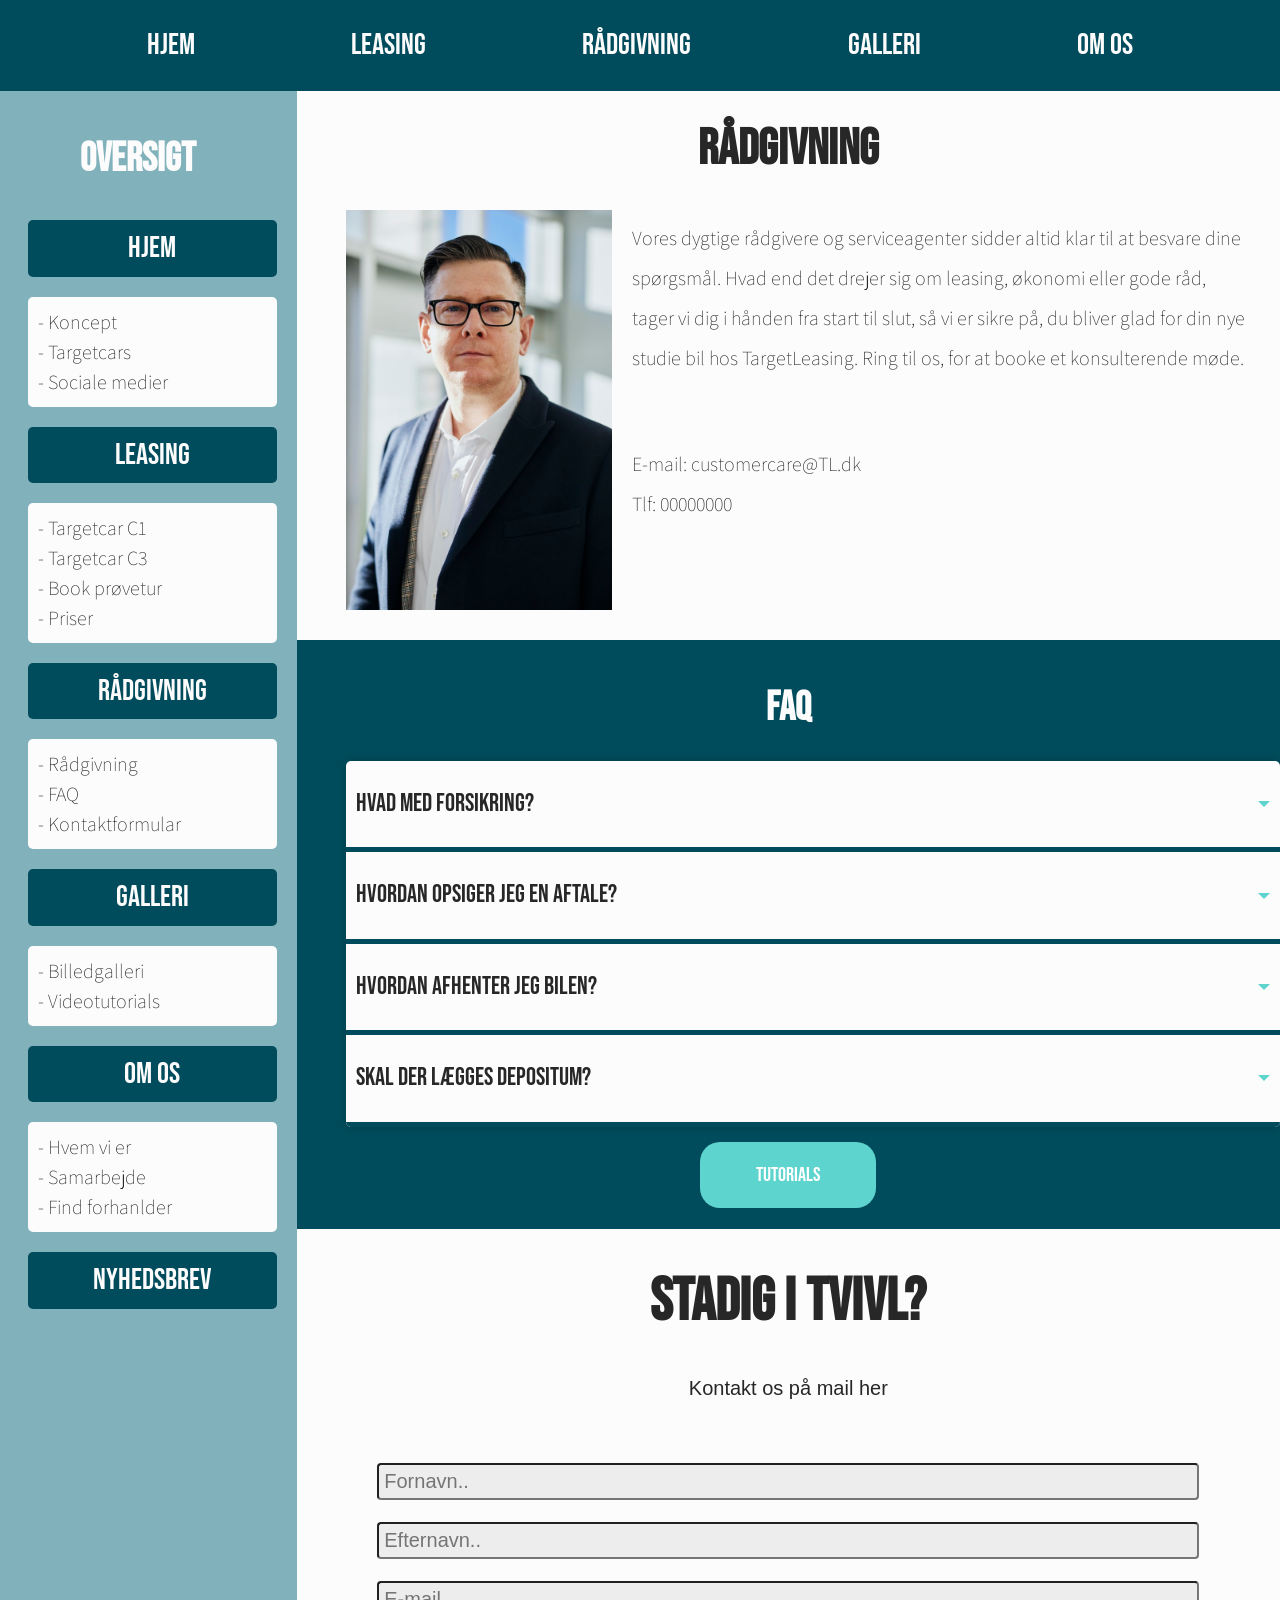
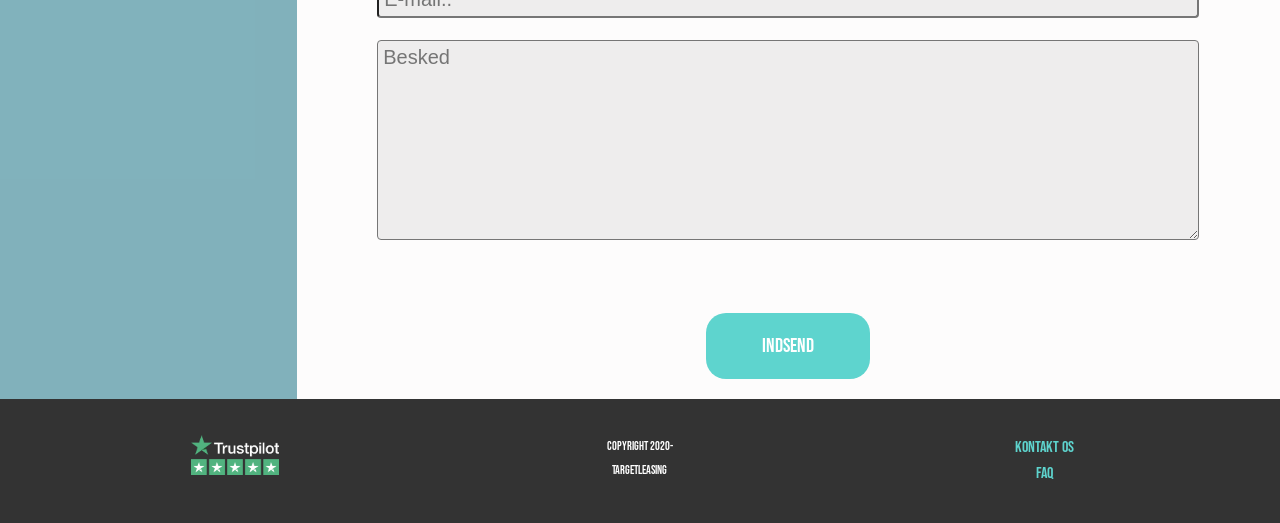
==== commit bc585c57: "Contact Desktop FÆRDIG" ====
--- a/contact.html
+++ b/contact.html
@@ -26,30 +26,30 @@
                 <aside class="sidebar">
                     <h4>Oversigt</h4>
                     <ul>
-                        <li><a href="#"></a>Hjem</li>
+                        <li><a href="index.html">Hjem</a></li>
                         <p class="ps">- Koncept <br>
                             - Targetcars <br>
                             - Sociale medier</p>
 
-                        <li><a href="#"></a>Leasing</li>
+                        <li><a href="lease.html">Leasing</a></li>
                         <p class="ps">- Targetcar C1 <br>
                             - Targetcar C3 <br>
                             - Book prøvetur <br>
                             - Priser</p>
 
 
-                        <li><a href="#"></a>Rådgivning</li>
+                        <li><a href="contact.html">Rådgivning</a></li>
                         <p class="ps">- Rådgivning <br>
                             - FAQ <br>
                             - Kontaktformular</p>
 
 
-                        <li><a href="#"></a>Galleri</li>
+                        <li><a href="galleri.html">Galleri</a></li>
                         <p class="ps">- Billedgalleri <br>
                             - Videotutorials <br></p>
 
 
-                        <li><a href="#"></a>Om os</li>
+                        <li><a href="omos.html">Om os</a></li>
                         <p class="ps">- Hvem vi er <br>
                             - Samarbejde <br>
                             - Find forhanlder</p>
--- a/style.css
+++ b/style.css
@@ -8,9 +8,9 @@
     font-family: 'Assisant', sans-serif;
     background: #004C5C;
     color: #FDFCFC;
-    font-size: 16px;
+    font-size: 1.1em;
     line-height: 1.5em;
-    text-align: start;
+    text-align: center;
 }
 
 #bodyOne {
@@ -23,9 +23,6 @@
     grid-gap: 100px;
 }
 
-.sidebar {
-    display: none;
-}
 
 /*Navigation*/
 .main-nav{
@@ -74,11 +71,11 @@
     float: left;
     margin-left: 10px;
     margin-right: 10px;
-    margin-top: 4px;
+    margin-top: -8px;
 }
 
 h1 {
-    margin: 10px;
+    margin: 0;
     padding: 0.5em;
     font-family: 'Bebas Neue', sans-serif;
     color: #272727;
@@ -86,7 +83,7 @@
     text-align: center;
 }
 
-h2 {
+h2, h3{
     margin: 0;
     padding: 1em 0;
     font-family: 'Bebas Neue', sans-serif;
@@ -94,20 +91,6 @@
     font-size: 30px;
     text-align: center;
 }
-
-h3{
-    font-family: 'Assistant', sans-serif;
-    font-weight: 100;
-    opacity: 30%;
-    text-align: center;
-    padding: 0;
-    margin: 0;
-    font-size: 16px;
-    padding-bottom: 30px;
-    margin-top: -30px;
-    color: #272727;
-}
-
 
 h4 {
     text-align: center;
@@ -123,7 +106,7 @@
     padding: 0.5em;
     font-family: 'Bebas Neue', sans-serif;
     color: #272727;
-    font-size: 30px;
+    font-size: 70px;
     text-align: center;
 }
 
@@ -410,7 +393,6 @@
     box-sizing: border-box;
     margin-top: 6px;
     margin-bottom: 16px;
-    margin-left: 15px;
     resize: vertical;
     font-family: 'Bebas Neue', sans-serif;
     font-size: 20px;
@@ -424,7 +406,6 @@
     border-radius: 4px;
     box-sizing: border-box;
     margin-top: 6px;
-    margin-left: 15px;
     resize: vertical;
     font-family:'Assisant', sans-serif;
     background-color: rgba(211, 211, 211, 0.37);
@@ -640,7 +621,6 @@
     float: right;
 }
 
-<<<<<<< HEAD
     #galleribilleder div.gallery {
         border: 1px solid #ccc;
       }
@@ -668,62 +648,23 @@
         float: left;
         width: 24.99999%;
       }
-=======
-
-
-
-
- div.gallery {
-  border: 0px solid #ccc;
-}
-
-div.gallery:hover {
-  border: 5px solid #777;
-}
-
-div.gallery img {
-  width: 100%;
-  height: auto;
-}
-
-div.desc {
-  padding: 15px;
-  text-align: center;
-}
-
-* {
-  box-sizing: border-box;
-}
-
-.responsive {
-  padding: 10px 6px;
-  float: left;
-  width: 24.99999%;
-  background-color: #004C5C;
-  padding-top: 10px;
-}
-
-@media only screen and (max-width: 700px) {
-  .responsive {
-    width: 49.99999%;
-    margin: 0px 0;
-  }
-}
-
-
-
-.clearfix:after {
-  content: "";
-  display: table;
-  clear: both;
-}
-
-
- 
->>>>>>> Galleri
       
-
-      @media(min-width: 700px){
+ @media(min-width: 700px){
+
+    .btn{
+        display: inline-block;
+        background: #5ED4CE;
+        color: #ffffff;
+        text-decoration: none;
+        padding: 1em 2.8em;
+        border: 1px solid #666666;
+        margin: 0.5em 0;
+        border-radius: 20px;
+        border: none;
+        margin-top: 15px;
+        font-family: 'Bebas Neue', sans-serif;
+        font-size: 20px;
+    }
 
         #section-b .content-text p{
             padding-top: 0;
@@ -742,6 +683,212 @@
             width: 15%;
             padding: 10px;
           }
+
+
+        .wrapper-One {
+        display: flex;
+        position: relative;
+    }
+
+        .wrapper-One .sidebar {
+        width: 800px;
+        background-color: #06687c80; 
+        padding: 50px 0px;
+        margin-left: -20px;
+    }
+
+
+.wrapper-One .sidebar ul li{
+    padding: 15px 0;
+    color: #272727;
+    font-family: 'Bebas Neue', sans-serif;
+    text-align: center;
+    font-size: 30px;
+    background-color: #004c5c;
+    margin-left:  8px;
+    margin-right: 20px;
+    margin-bottom: 0;
+    border-radius: 5px;
+    list-style: none;
+    color: #FDFCFC;
+}
+
+.sidebar ul li a {
+    text-decoration: none;
+    color: #fdfcfc;
+}
+
+.ps {
+    font-family: 'Assisant', sans-serif 100;
+    color: #272727;
+    padding-left: 10px;
+    background-color: #FDFCFC;
+    margin-bottom: 20px;
+    margin-left: 8px;
+    border-radius: 5px;
+    padding: 10px;
+    font-size: 20px;
+}
+
+h1{
+    margin-bottom: 30px;
+    font-size: 50px;
+    margin-top: 20px
+
+}
+
+h4 {
+    font-size: 40px;
+    padding: 30px;
+}
+
+.inner-wrapper {
+    display: flex;
+    flex-direction: column;
+}
+
+h2 {
+    font-size: 60px;
+}
+
+h3 {
+    font-size: 20px;
+    font-family: 'Assisant', sans-serif;
+    font-weight: 100;
+    margin-top: -20px;
+}
+
+
+.agentimg {
+        height: 400px;
+        float: left;
+        margin-left: 5%;
+        margin-right: 20px;
+        margin-top: -8px;
+    
+    }
+
+    .p1 {
+        font-size: 20px;
+        line-height: 2em;
+        padding: 20px
+    }
+
+    p {
+        font-size: 20px;
+    }
+    
+    .box {
+        margin-top: 30px;
+    
+    }
+
+    .accordion {
+        max-width: 1000px;
+        margin-left: 5%;
+        box-shadow: 0 0 10px rgba(0, 0, 0, 0.2);
+        border-radius: 5px;
+        overflow: hidden;
+        font-family: 'bebas neue', sans-serif;
+        background-color: #FDFCFC;
+        color: #227722;
+        font-size: 1.2em;
+    }
+
+
+.accordion__label,
+.accordion__content {
+    padding: 30px 10px;
+}
+
+.accordion__label {
+    display: block;
+    color: #272727;
+    cursor: pointer;
+    position: relative;
+    transition: background 0.1s;
+    border-bottom: 5px solid #004C5C;
+    font-size: 25px;
+}
+
+/*Child element til label*/
+
+.accordion__label::after {
+    content:"";
+    position: absolute;
+    top: 50%;
+    right: 10px;
+    transform: translateY(-50%);
+    width: 12px;
+    height: 6px;
+    background-image: url('data:image/svg+xml;utf8,<svg width="100" height="50" xmlns="http://www.w3.org/2000/svg"><polygon points="0,0 100,0 50,50" style="fill:%235ED4CE;" /></svg>');
+    background-size: contain;
+    transition: transform 0.4s;
+}
+
+
+.accordion__content {
+    background:#ececec;
+    line-height: 1.6;
+    font-size: 14px;
+    display: none;
+    padding-top: 30px;
+    padding-bottom: 5px;
+    border-bottom: 2px solid #004c5c;
+}
+
+.accordion__input {
+    display: none;
+}
+
+
+/*Indhold åbnes når der trykkes på boxen*/
+.accordion__input:checked ~ .accordion__content {
+    display: block;
+
+}
+
+input[type=text], select{
+    width: 90%;
+    padding: 12px;
+    padding-right: 5px;
+    border-radius: 4px;
+    box-sizing: border-box;
+    margin-top: 6px;
+    margin-bottom: 16px;
+    resize: vertical;
+    font-family: 'bebas neue', sans-serif;
+    font-size: 20px;
+    background-color:#272727;
+  }
+
+
+input[type=text], textarea{
+    width: 90%;
+    padding: 5px;
+    padding-right: 5px;
+    border-radius: 4px;
+    box-sizing: border-box;
+    margin-top: 6px;
+    margin-bottom: 16px;
+    resize: vertical;
+    font-family: var(--pfont);
+    background-color: rgba(211, 211, 211, 0.37);
+    font-size: 20px;
+  }
+
+  .formularcontainer {
+      border-radius: 8px;
+      background-color: var(--navtext);
+      padding: 5px;
+      margin: 30px;
+  }
+
+
+  .main-nav a {
+      font-size: 30px;
+  }
+    
     }
 
     @media(min-width: 1000px){
@@ -752,7 +899,6 @@
           }
         }
 
-<<<<<<< HEAD
       @media only screen and (max-width: 700px) {
         #galleribilleder .responsive {
           width: 49.99999%;
@@ -773,9 +919,6 @@
         clear: both;
       }
     
-=======
-     
->>>>>>> Galleri
 
     
 
